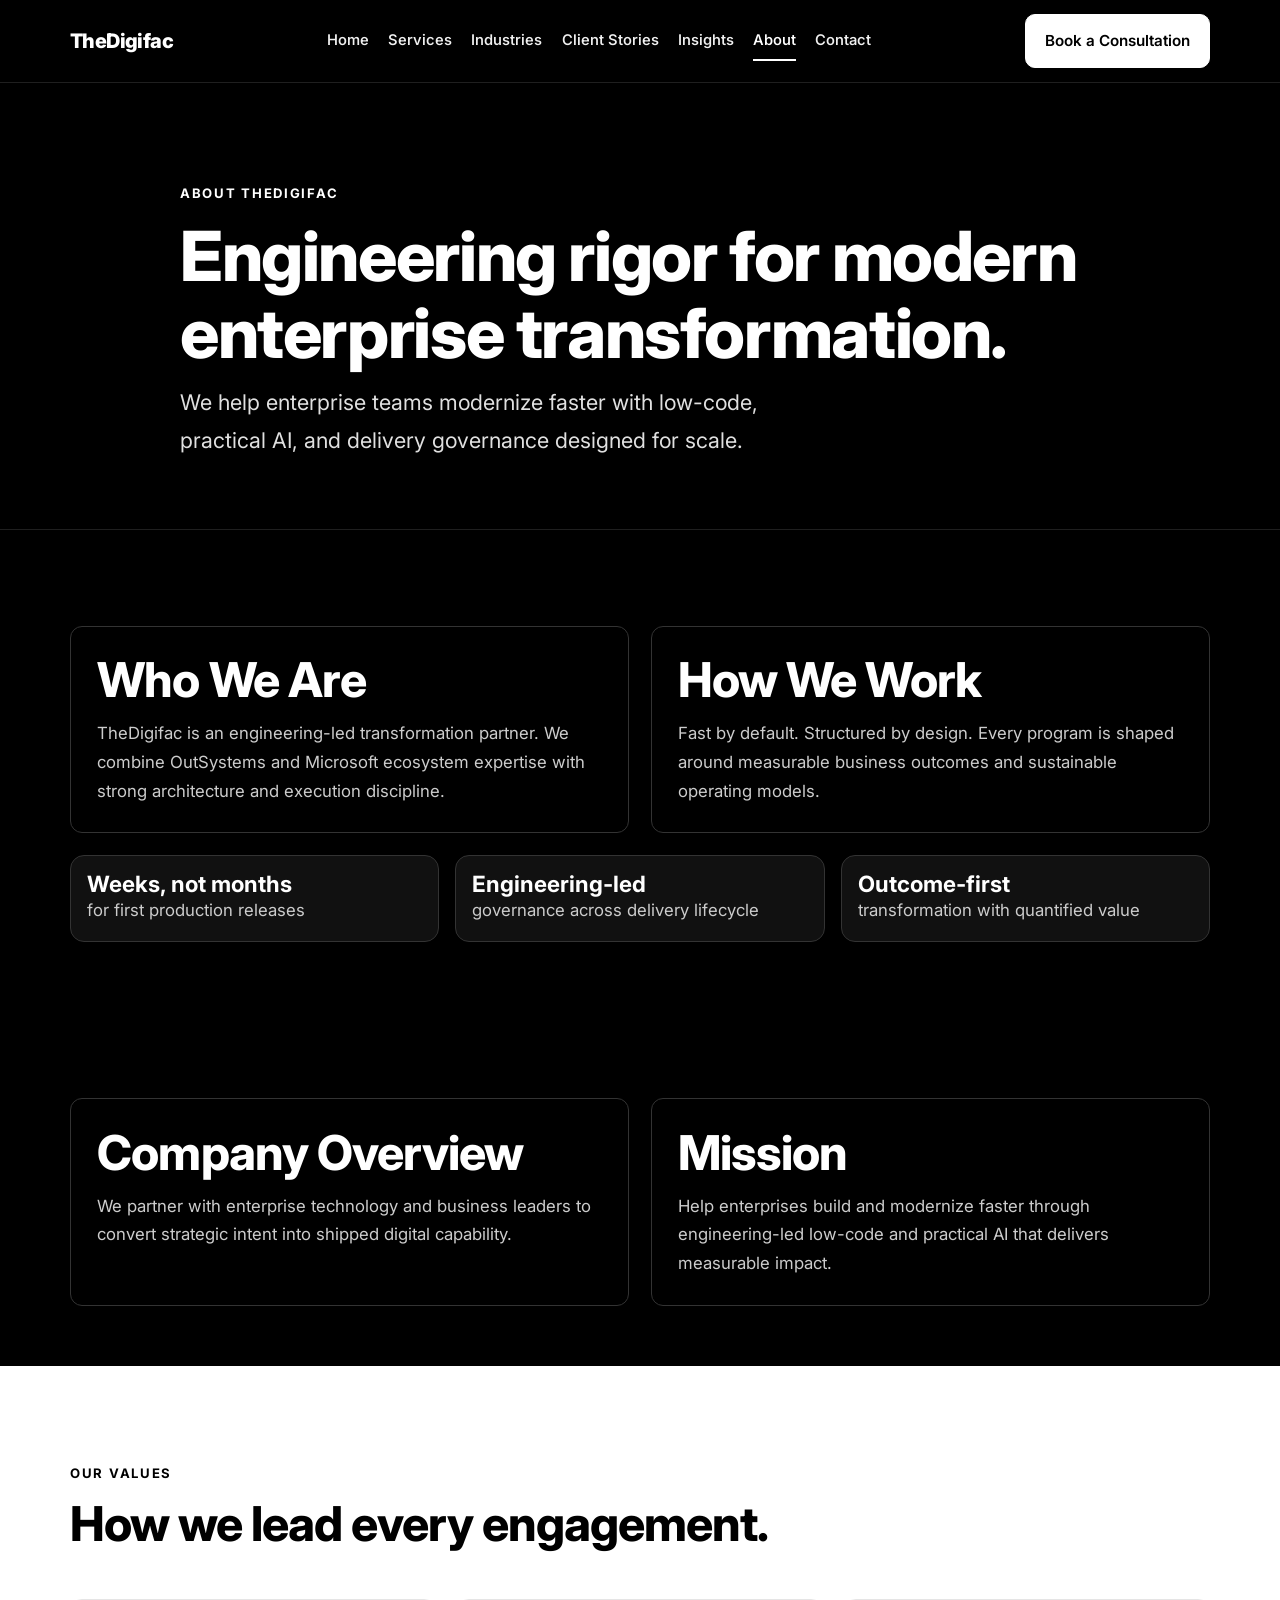
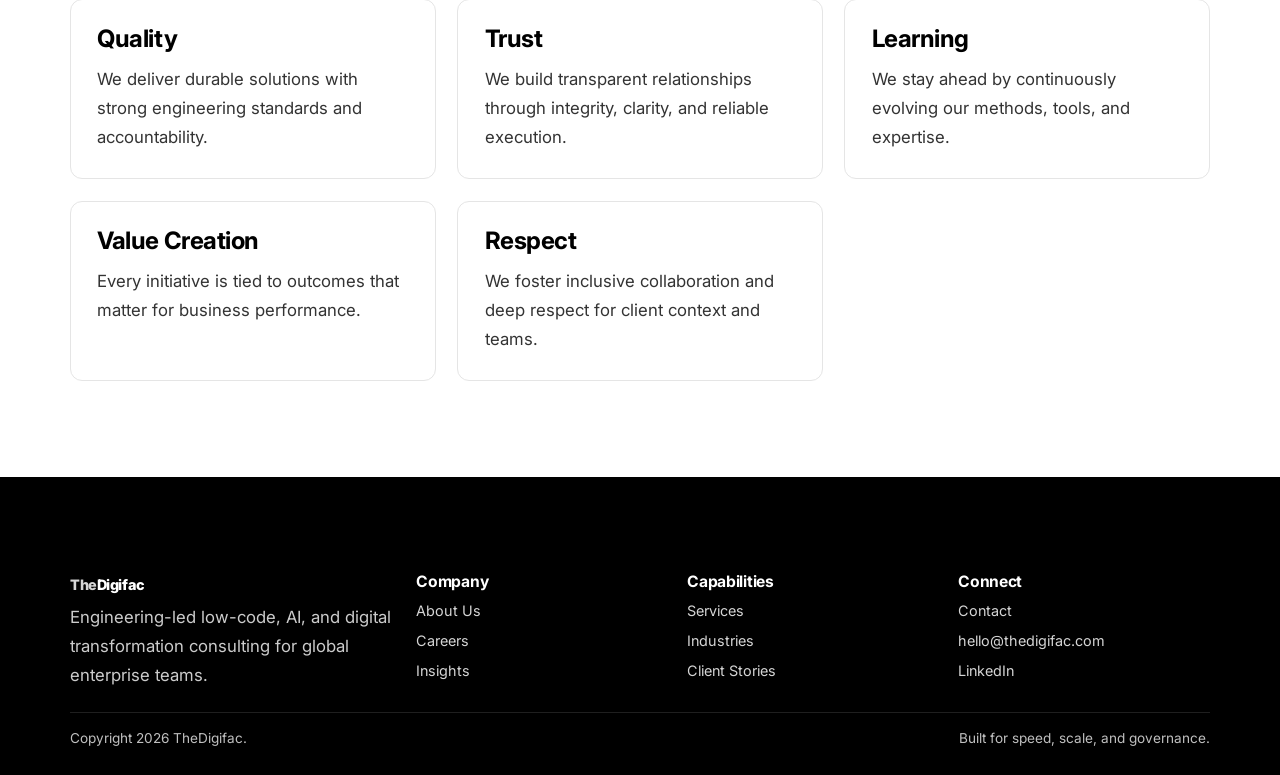
==== about.html @ 034773c7 "first commit" ====
<!doctype html>
<html lang="en">
  <head>
    <meta charset="UTF-8" />
    <meta name="viewport" content="width=device-width, initial-scale=1.0" />
    <title>About Us | TheDigifac</title>
    <meta
      name="description"
      content="Learn about TheDigifac, our mission, values, and engineering-led philosophy for low-code and AI transformation."
    />
    <link rel="preconnect" href="https://fonts.googleapis.com" />
    <link rel="preconnect" href="https://fonts.gstatic.com" crossorigin />
    <link
      href="https://fonts.googleapis.com/css2?family=Inter:wght@400;500;600;700;800&display=swap"
      rel="stylesheet"
    />
    <link rel="stylesheet" href="styles.css" />
  </head>
  <body>
    <header class="site-header">
      <div class="container nav-wrap">
        <a class="brand" href="index.html">The<span>Digifac</span></a>
        <nav class="nav-links" aria-label="Primary">
          <a href="index.html">Home</a>
          <a href="services.html">Services</a>
          <a href="industries.html">Industries</a>
          <a href="client-stories.html">Client Stories</a>
          <a href="insights.html">Insights</a>
          <a class="active" href="about.html">About</a>
          <a href="contact.html">Contact</a>
        </nav>
        <div class="nav-actions">
          <a class="btn primary" href="contact.html#book"
            >Book a Consultation</a
          >
          <button
            class="menu-toggle"
            data-menu-toggle
            aria-label="Open menu"
            aria-expanded="false"
          >
            <span>Menu</span>
          </button>
        </div>
      </div>
      <div class="container mobile-menu" data-mobile-menu>
        <a href="index.html">Home</a>
        <a href="services.html">Services</a>
        <a href="industries.html">Industries</a>
        <a href="client-stories.html">Client Stories</a>
        <a href="insights.html">Insights</a>
        <a class="active" href="about.html">About</a>
        <a href="contact.html">Contact</a>
        <a class="btn primary" href="contact.html#book">Book a Consultation</a>
      </div>
    </header>

    <main>
      <section class="page-hero">
        <div class="container reveal">
          <p class="kicker">About TheDigifac</p>
          <h1>Engineering rigor for modern enterprise transformation.</h1>
          <p class="lede">
            We help enterprise teams modernize faster with low-code, practical
            AI, and delivery governance designed for scale.
          </p>
        </div>
      </section>

      <section class="section">
        <div class="container">
          <div class="about-intro">
            <article class="card reveal">
              <h2>Who We Are</h2>
              <p>
                TheDigifac is an engineering-led transformation partner. We
                combine OutSystems and Microsoft ecosystem expertise with strong
                architecture and execution discipline.
              </p>
            </article>
            <article class="card reveal">
              <h2>How We Work</h2>
              <p>
                Fast by default. Structured by design. Every program is shaped
                around measurable business outcomes and sustainable operating
                models.
              </p>
            </article>
          </div>
          <div class="about-stat-grid reveal">
            <div class="about-stat">
              <strong>Weeks, not months</strong>
              <p>for first production releases</p>
            </div>
            <div class="about-stat">
              <strong>Engineering-led</strong>
              <p>governance across delivery lifecycle</p>
            </div>
            <div class="about-stat">
              <strong>Outcome-first</strong>
              <p>transformation with quantified value</p>
            </div>
          </div>
        </div>
      </section>

      <section class="section compact">
        <div class="container grid-2">
          <article class="card reveal">
            <h2>Company Overview</h2>
            <p>
              We partner with enterprise technology and business leaders to
              convert strategic intent into shipped digital capability.
            </p>
          </article>
          <article class="card reveal">
            <h2>Mission</h2>
            <p>
              Help enterprises build and modernize faster through
              engineering-led low-code and practical AI that delivers measurable
              impact.
            </p>
          </article>
        </div>
      </section>

      <section class="section dark-section">
        <div class="container">
          <div class="section-head reveal">
            <p class="kicker">Our Values</p>
            <h2>How we lead every engagement.</h2>
          </div>
          <div class="grid-3">
            <article class="card reveal">
              <h3>Quality</h3>
              <p>
                We deliver durable solutions with strong engineering standards
                and accountability.
              </p>
            </article>
            <article class="card reveal">
              <h3>Trust</h3>
              <p>
                We build transparent relationships through integrity, clarity,
                and reliable execution.
              </p>
            </article>
            <article class="card reveal">
              <h3>Learning</h3>
              <p>
                We stay ahead by continuously evolving our methods, tools, and
                expertise.
              </p>
            </article>
            <article class="card reveal">
              <h3>Value Creation</h3>
              <p>
                Every initiative is tied to outcomes that matter for business
                performance.
              </p>
            </article>
            <article class="card reveal">
              <h3>Respect</h3>
              <p>
                We foster inclusive collaboration and deep respect for client
                context and teams.
              </p>
            </article>
          </div>
        </div>
      </section>
    </main>

    <footer class="site-footer">
      <div class="container">
        <div class="footer-grid">
          <div>
            <a class="brand" href="index.html">The<span>Digifac</span></a>
            <p>
              Engineering-led low-code, AI, and digital transformation
              consulting for global enterprise teams.
            </p>
          </div>
          <div>
            <h4>Company</h4>
            <a href="about.html">About Us</a><a href="careers.html">Careers</a
            ><a href="insights.html">Insights</a>
          </div>
          <div>
            <h4>Capabilities</h4>
            <a href="services.html">Services</a
            ><a href="industries.html">Industries</a
            ><a href="client-stories.html">Client Stories</a>
          </div>
          <div>
            <h4>Connect</h4>
            <a href="contact.html">Contact</a
            ><a href="mailto:hello@thedigifac.com">hello@thedigifac.com</a
            ><a href="https://www.linkedin.com" target="_blank" rel="noopener"
              >LinkedIn</a
            >
          </div>
        </div>
        <div class="footer-bottom">
          <span>Copyright <span data-year></span> TheDigifac.</span
          ><span>Built for speed, scale, and governance.</span>
        </div>
      </div>
    </footer>

    <script src="script.js"></script>
  </body>
</html>
---- styles.css ----
:root {
  --bg: #000000;
  --surface: #000000;
  --surface-alt: #111111;
  --ink: #ffffff;
  --muted: #cccccc;
  --line: #333333;
  --accent: #ffffff;
  --accent-2: #ffffff;
  --accent-soft: #1b1b1b;
  --dark: #ffffff;
  --dark-soft: #f5f5f5;
  --success: #111111;
  --radius-lg: 14px;
  --radius-md: 12px;
  --radius-sm: 8px;
  --shadow-sm: 0 10px 30px rgba(0, 0, 0, 0.04);
  --shadow-md: 0 22px 50px rgba(0, 0, 0, 0.06);
  --max: 1140px;
  --transition: 220ms ease;
}

* {
  box-sizing: border-box;
}

html {
  scroll-behavior: smooth;
}

body {
  margin: 0;
  font-family: "Inter", "Segoe UI", sans-serif;
  color: var(--ink);
  background: #000000;
  line-height: 1.72;
}

a {
  color: inherit;
  text-decoration: none;
}

img,
svg {
  max-width: 100%;
  display: block;
}

.container {
  width: min(var(--max), calc(100% - 2rem));
  margin: 0 auto;
}

.section {
  padding: 6rem 0;
}

.section.compact {
  padding: 3.75rem 0;
}

.section-head {
  max-width: 700px;
  margin-bottom: 3rem;
}

.kicker {
  font-size: 0.82rem;
  letter-spacing: 0.13em;
  text-transform: uppercase;
  color: #ffffff;
  font-weight: 700;
  margin-bottom: 0.8rem;
}

h1,
h2,
h3,
h4 {
  margin: 0 0 0.75rem;
  line-height: 1.12;
  letter-spacing: -0.02em;
}

h1 {
  font-size: clamp(2.45rem, 5.4vw, 4.5rem);
  font-weight: 790;
}

h2 {
  font-size: clamp(2rem, 3.8vw, 3rem);
  font-weight: 760;
}

h3 {
  font-size: clamp(1.2rem, 2.3vw, 1.5rem);
  font-weight: 720;
}

p {
  margin: 0;
  color: var(--muted);
  font-size: 1.05rem;
}

.btn {
  display: inline-flex;
  align-items: center;
  justify-content: center;
  gap: 0.45rem;
  border: 1px solid transparent;
  border-radius: 10px;
  padding: 0.78rem 1.18rem;
  font-weight: 600;
  font-size: 0.95rem;
  transition: transform var(--transition), box-shadow var(--transition), background var(--transition), color var(--transition), border-color var(--transition);
  cursor: pointer;
  white-space: nowrap;
}

.btn.primary {
  background: #ffffff;
  color: #000000;
  border-color: #ffffff;
  box-shadow: none;
}

.btn.primary:hover {
  transform: translateY(-2px);
  background: #000000;
  color: #ffffff;
  border-color: #ffffff;
}

.btn.secondary {
  background: #000000;
  color: #ffffff;
  border-color: #ffffff;
}

.btn.secondary:hover {
  transform: translateY(-2px);
  background: #ffffff;
  border-color: #ffffff;
  color: #000000;
}

.btn.ghost {
  border-color: #000000;
  color: #000000;
}

.btn.ghost:hover {
  background: #000000;
  color: #ffffff;
}

.site-header {
  position: sticky;
  top: 0;
  z-index: 100;
  background: rgba(0, 0, 0, 0.92);
  border-bottom: 1px solid #1f1f1f;
  backdrop-filter: blur(10px);
}

.nav-wrap {
  min-height: 82px;
  display: flex;
  align-items: center;
  justify-content: space-between;
  gap: 1rem;
}

.brand {
  font-size: 1.25rem;
  font-weight: 830;
  color: var(--dark);
  letter-spacing: -0.03em;
}

.brand span {
  color: var(--accent);
}

.nav-links {
  display: flex;
  gap: 1.2rem;
  align-items: center;
}

.nav-links a {
  font-weight: 550;
  color: #f0f0f0;
  font-size: 0.92rem;
  transition: color var(--transition);
  position: relative;
}

.nav-links a:hover,
.nav-links a.active {
  color: var(--accent);
}

.nav-links a.active::after,
.nav-links a:hover::after {
  content: "";
  position: absolute;
  bottom: -0.45rem;
  left: 0;
  width: 100%;
  height: 2px;
  background: var(--accent);
}

.nav-actions {
  display: flex;
  gap: 0.75rem;
  align-items: center;
}

.menu-toggle {
  display: none;
  width: 42px;
  height: 42px;
  border-radius: 10px;
  border: 1px solid var(--line);
  background: #000;
  color: #fff;
}

.mobile-menu {
  display: none;
  flex-direction: column;
  gap: 0.85rem;
  padding: 0 0 1rem;
}

.mobile-menu a {
  padding: 0.3rem 0;
  color: #f0f0f0;
  font-weight: 560;
}

.hero {
  position: relative;
  overflow: hidden;
}

.hero::before,
.hero::after {
  content: "";
  position: absolute;
  border-radius: 999px;
  filter: blur(12px);
  z-index: -1;
}

.hero::before {
  width: 360px;
  height: 360px;
  right: -140px;
  top: -80px;
  background: rgba(255, 255, 255, 0.05);
}

.hero::after {
  width: 320px;
  height: 320px;
  left: -140px;
  bottom: -100px;
  background: rgba(255, 255, 255, 0.04);
}

.hero-grid {
  display: grid;
  grid-template-columns: 1.1fr 0.9fr;
  gap: 3rem;
  align-items: center;
  padding: 5.8rem 0 4.6rem;
}

.hero-copy p {
  max-width: 52ch;
  margin: 1.2rem 0 2.4rem;
}

.hero-cta {
  display: flex;
  gap: 0.8rem;
  flex-wrap: wrap;
}

.hero-visual {
  border-radius: var(--radius-lg);
  min-height: 360px;
  background: #ffffff;
  box-shadow: var(--shadow-md);
  position: relative;
  overflow: hidden;
  display: grid;
  place-items: center;
}

.hero-orb {
  position: absolute;
  border-radius: 999px;
  border: 1px solid rgba(0, 0, 0, 0.2);
}

.hero-orb.one {
  width: 160px;
  height: 160px;
  top: 15%;
  left: 12%;
}

.hero-orb.two {
  width: 220px;
  height: 220px;
  bottom: 8%;
  right: 8%;
}

.hero-diagram {
  width: 84%;
  padding: 1.2rem;
  border-radius: 18px;
  background: rgba(0, 0, 0, 0.05);
  border: 1px solid rgba(0, 0, 0, 0.18);
  backdrop-filter: blur(5px);
}

.diagram-row {
  display: flex;
  gap: 0.6rem;
  margin-bottom: 0.7rem;
}

.diagram-node {
  flex: 1;
  padding: 0.7rem;
  border-radius: 12px;
  background: rgba(0, 0, 0, 0.08);
  color: #222222;
  font-size: 0.8rem;
  font-weight: 600;
  text-align: center;
}

.diagram-node.highlight {
  background: rgba(0, 0, 0, 0.2);
  color: #ffffff;
}

.trust-strip {
  background: var(--surface);
  border: 1px solid var(--line);
  border-radius: var(--radius-md);
  box-shadow: var(--shadow-sm);
  padding: 1.35rem;
}

.logo-row {
  display: flex;
  flex-wrap: wrap;
  gap: 0.8rem;
  margin-bottom: 1rem;
}

.logo-pill {
  border: 1px solid var(--line);
  background: #000;
  border-radius: 10px;
  padding: 0.48rem 0.9rem;
  font-size: 0.8rem;
  color: #e0e0e0;
  font-weight: 600;
}

.metric-grid {
  display: grid;
  gap: 0.8rem;
  grid-template-columns: repeat(4, minmax(0, 1fr));
}

.metric {
  background: var(--surface-alt);
  border: 1px solid var(--line);
  border-radius: 14px;
  padding: 0.85rem;
}

.metric strong {
  display: block;
  color: var(--dark);
  font-size: 1.25rem;
  margin-bottom: 0.1rem;
}

.grid-2,
.grid-3,
.grid-4 {
  display: grid;
  gap: 1.35rem;
}

.grid-2 {
  grid-template-columns: repeat(2, minmax(0, 1fr));
}

.grid-3 {
  grid-template-columns: repeat(3, minmax(0, 1fr));
}

.grid-4 {
  grid-template-columns: repeat(4, minmax(0, 1fr));
}

.card {
  background: var(--surface);
  border: 1px solid var(--line);
  border-radius: var(--radius-md);
  padding: 1.65rem;
  box-shadow: var(--shadow-sm);
  transition: transform var(--transition), box-shadow var(--transition), border-color var(--transition);
}

.card:hover {
  transform: translateY(-3px) scale(1.005);
  box-shadow: 0 18px 36px rgba(0, 0, 0, 0.22);
  border-color: #4a4a4a;
}

.card p {
  margin-top: 0.65rem;
}

.icon {
  width: 44px;
  height: 44px;
  border-radius: 12px;
  display: grid;
  place-items: center;
  margin-bottom: 0.8rem;
  background: #111111;
  color: #ffffff;
  border: 1px solid #333333;
  font-weight: 760;
}

.link-arrow {
  display: inline-flex;
  align-items: center;
  gap: 0.4rem;
  color: #ffffff;
  font-weight: 600;
  margin-top: 0.85rem;
  font-size: 0.92rem;
  text-decoration: underline;
  text-decoration-thickness: 1px;
  text-underline-offset: 3px;
}

.dark-section {
  background: #ffffff;
  color: #000000;
}

.dark-section p {
  color: #333333;
}

.dark-section .kicker {
  color: #000000;
}

.dark-section .card {
  background: #ffffff;
  border-color: #e5e5e5;
  box-shadow: none;
}

.dark-section .card:hover {
  border-color: #d0d0d0;
}

.dark-section .icon {
  background: #f5f5f5;
  color: #000000;
  border-color: #e5e5e5;
}

.story-stat {
  margin-top: 0.7rem;
  padding: 0.45rem 0.75rem;
  border-radius: 8px;
  border: 1px solid #4a4a4a;
  display: inline-flex;
  font-size: 0.86rem;
  color: #ffffff;
  font-weight: 600;
}

.steps {
  counter-reset: step;
}

.step {
  position: relative;
  padding-left: 3.2rem;
}

.step::before {
  counter-increment: step;
  content: counter(step);
  position: absolute;
  left: 0;
  top: 0;
  width: 2.2rem;
  height: 2.2rem;
  border-radius: 8px;
  display: grid;
  place-items: center;
  background: #1f1f1f;
  color: #ffffff;
  font-weight: 750;
}

.testimonial {
  position: relative;
}

.testimonial::before {
  content: "\201C";
  position: absolute;
  top: -0.2rem;
  right: 0.45rem;
  color: #3a3a3a;
  font-size: 3.1rem;
  line-height: 1;
  font-weight: 700;
}

.blog-tag {
  display: inline-flex;
  padding: 0.24rem 0.52rem;
  border-radius: 8px;
  background: #1a1a1a;
  color: #f0f0f0;
  font-size: 0.76rem;
  font-weight: 620;
  margin-bottom: 0.65rem;
}

.cta-band {
  border-radius: var(--radius-lg);
  padding: 3rem;
  display: grid;
  gap: 1.35rem;
  align-items: center;
  grid-template-columns: 1.2fr auto;
  background: #ffffff;
  color: #000;
  box-shadow: var(--shadow-md);
}

.cta-band p {
  color: #333333;
}

.site-footer {
  margin-top: 3rem;
  background: #000000;
  color: #bfbfbf;
  padding: 3rem 0 1.5rem;
}

.footer-grid {
  display: grid;
  grid-template-columns: 1.3fr repeat(3, 1fr);
  gap: 1.2rem;
}

.footer-grid h4 {
  color: #ffffff;
  font-size: 0.98rem;
  margin-bottom: 0.55rem;
}

.footer-grid a {
  display: block;
  color: #d5d5d5;
  margin-bottom: 0.32rem;
  font-size: 0.9rem;
}

.footer-bottom {
  margin-top: 1.4rem;
  padding-top: 0.9rem;
  border-top: 1px solid rgba(255, 255, 255, 0.12);
  font-size: 0.85rem;
  display: flex;
  justify-content: space-between;
  gap: 0.9rem;
  flex-wrap: wrap;
}

.page-hero {
  padding: 6.2rem 0 4.4rem;
  background: #000000;
  border-bottom: 1px solid #1f1f1f;
}

.page-hero .container {
  max-width: 920px;
}

.feature-list {
  margin: 1.1rem 0 0;
  padding: 0;
  list-style: none;
}

.feature-list li {
  margin-bottom: 0.5rem;
  color: #cccccc;
  padding-left: 1.25rem;
  position: relative;
}

.feature-list li::before {
  content: "";
  width: 0.5rem;
  height: 0.5rem;
  border-radius: 999px;
  background: var(--accent);
  position: absolute;
  left: 0;
  top: 0.53rem;
}

.story-layout {
  display: grid;
  gap: 1rem;
}

.story-block {
  display: grid;
  grid-template-columns: 0.9fr 1.1fr;
  gap: 1rem;
  background: #000;
  border: 1px solid var(--line);
  border-radius: var(--radius-md);
  padding: 1rem;
}

.stat-list {
  display: grid;
  grid-template-columns: repeat(3, minmax(0, 1fr));
  gap: 0.7rem;
}

.stat-list .metric {
  background: #000;
}

.insight-list {
  display: grid;
  gap: 1rem;
}

.insight-item {
  background: #000;
  border: 1px solid var(--line);
  border-radius: var(--radius-md);
  padding: 1.35rem;
}

.timeline {
  display: grid;
  gap: 1rem;
}

.timeline .card {
  display: grid;
  gap: 0.3rem;
}

.contact-grid {
  display: grid;
  grid-template-columns: 1fr 1fr;
  gap: 1rem;
}

.form-wrap {
  border: 1px solid var(--line);
  border-radius: var(--radius-md);
  background: #000;
  padding: 1.35rem;
  box-shadow: none;
}

label {
  font-size: 0.84rem;
  font-weight: 620;
  color: #f0f0f0;
  display: block;
  margin-bottom: 0.33rem;
}

input,
select,
textarea {
  width: 100%;
  border: 1px solid #3a3a3a;
  border-radius: 12px;
  padding: 0.7rem 0.75rem;
  font: inherit;
  color: var(--ink);
  background: #111;
  margin-bottom: 0.75rem;
}

textarea {
  min-height: 125px;
  resize: vertical;
}

input:focus,
select:focus,
textarea:focus {
  outline: none;
  border-color: #ffffff;
  box-shadow: 0 0 0 3px rgba(255, 255, 255, 0.16);
}

.form-note {
  font-size: 0.84rem;
  color: #bfbfbf;
  margin-top: 0.6rem;
}

.chatbot-box {
  background: #f5f5f5;
  color: #222222;
  border-radius: var(--radius-md);
  padding: 1.5rem;
}

.lede {
  font-size: clamp(1.12rem, 2vw, 1.35rem);
  color: #e0e0e0;
  max-width: 48ch;
}

.about-intro {
  display: grid;
  grid-template-columns: 1fr 1fr;
  gap: 1.35rem;
}

.about-stat-grid {
  display: grid;
  grid-template-columns: repeat(3, minmax(0, 1fr));
  gap: 1rem;
  margin-top: 1.35rem;
}

.about-stat {
  background: #111;
  border: 1px solid #333;
  border-radius: 14px;
  padding: 1rem;
}

.about-stat strong {
  display: block;
  font-size: 1.4rem;
  line-height: 1.1;
  color: #ffffff;
}

.chatbot-pill {
  display: inline-block;
  border: 1px solid rgba(255, 255, 255, 0.35);
  border-radius: 8px;
  padding: 0.28rem 0.65rem;
  font-size: 0.78rem;
  margin-bottom: 0.6rem;
}

.reveal {
  opacity: 0;
  transform: translateY(16px);
  transition: opacity 0.55s ease, transform 0.55s ease;
}

.reveal.visible {
  opacity: 1;
  transform: translateY(0);
}

@media (max-width: 1080px) {
  .nav-links,
  .nav-actions .btn {
    display: none;
  }

  .menu-toggle {
    display: inline-grid;
    place-items: center;
  }

  .mobile-menu.open {
    display: flex;
  }

  .hero-grid,
  .grid-4 {
    grid-template-columns: 1fr 1fr;
  }

  .grid-3 {
    grid-template-columns: 1fr 1fr;
  }

  .footer-grid {
    grid-template-columns: repeat(2, minmax(0, 1fr));
  }

  .story-block,
  .contact-grid {
    grid-template-columns: 1fr;
  }
}

@media (max-width: 760px) {
  .section {
    padding: 3.4rem 0;
  }

  .hero-grid,
  .grid-2,
  .grid-3,
  .grid-4,
  .metric-grid,
  .stat-list,
  .cta-band {
    grid-template-columns: 1fr;
  }

  .hero-visual {
    min-height: 290px;
  }

  .about-intro,
  .about-stat-grid {
    grid-template-columns: 1fr;
  }

  .cta-band {
    padding: 1.4rem;
  }

  .footer-grid {
    grid-template-columns: 1fr;
  }
}
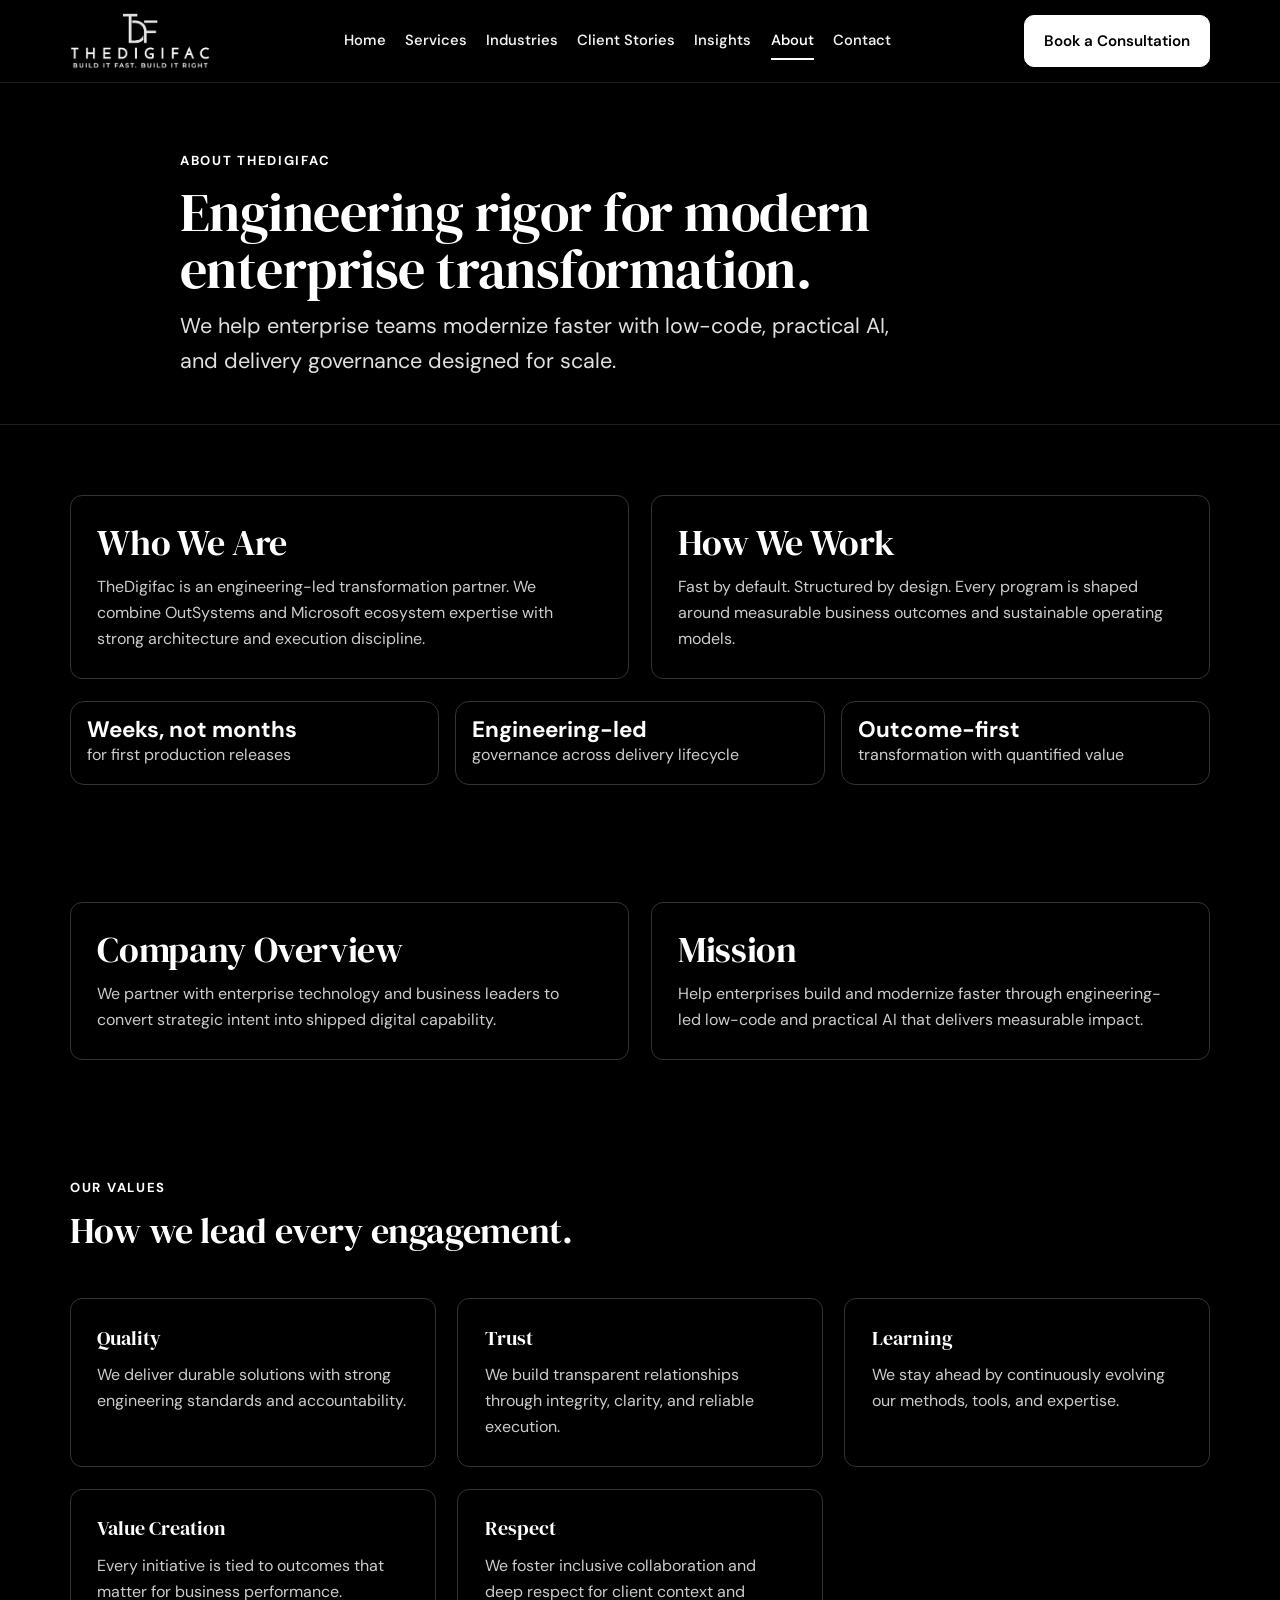
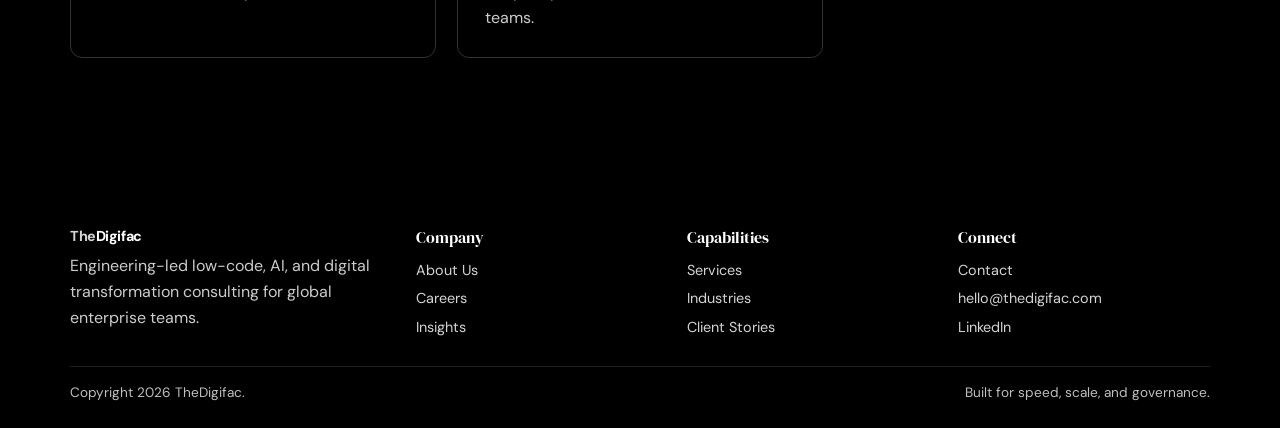
==== commit 5cea43e4: "updated the website" ====
--- a/about.html
+++ b/about.html
@@ -11,7 +11,7 @@
     <link rel="preconnect" href="https://fonts.googleapis.com" />
     <link rel="preconnect" href="https://fonts.gstatic.com" crossorigin />
     <link
-      href="https://fonts.googleapis.com/css2?family=Inter:wght@400;500;600;700;800&display=swap"
+      href="https://fonts.googleapis.com/css2?family=DM+Serif+Display:ital@0;1&family=DM+Sans:ital,opsz,wght@0,9..40,300;0,9..40,400;0,9..40,500;0,9..40,600;1,9..40,300&display=swap"
       rel="stylesheet"
     />
     <link rel="stylesheet" href="styles.css" />
@@ -19,7 +19,9 @@
   <body>
     <header class="site-header">
       <div class="container nav-wrap">
-        <a class="brand" href="index.html">The<span>Digifac</span></a>
+        <a class="brand" href="index.html" aria-label="TheDigifac home">
+          <img class="brand-logo" src="tdf_logo_1.png" alt="TheDigifac" />
+        </a>
         <nav class="nav-links" aria-label="Primary">
           <a href="index.html">Home</a>
           <a href="services.html">Services</a>
--- a/styles.css
+++ b/styles.css
@@ -1,21 +1,16 @@
 :root {
-  --bg: #000000;
+  --font-display: "DM Serif Display", Georgia, serif;
+  --font-body: "DM Sans", system-ui, sans-serif;
   --surface: #000000;
-  --surface-alt: #111111;
+  --surface-alt: #000000;
   --ink: #ffffff;
   --muted: #cccccc;
   --line: #333333;
   --accent: #ffffff;
-  --accent-2: #ffffff;
-  --accent-soft: #1b1b1b;
   --dark: #ffffff;
-  --dark-soft: #f5f5f5;
-  --success: #111111;
   --radius-lg: 14px;
   --radius-md: 12px;
-  --radius-sm: 8px;
   --shadow-sm: 0 10px 30px rgba(0, 0, 0, 0.04);
-  --shadow-md: 0 22px 50px rgba(0, 0, 0, 0.06);
   --max: 1140px;
   --transition: 220ms ease;
 }
@@ -26,14 +21,36 @@
 
 html {
   scroll-behavior: smooth;
+  scrollbar-width: thin;
+  scrollbar-color: #4a4a4a #0a0a0a;
+}
+
+/* Minimal scrollbar treatment across pages */
+::-webkit-scrollbar {
+  width: 1px;
+  height: 1px;
+}
+
+::-webkit-scrollbar-track {
+  background: #0a0a0a;
+}
+
+::-webkit-scrollbar-thumb {
+  background: #4a4a4a;
+  border-radius: 999px;
+  border: 2px solid #0a0a0a;
+}
+
+::-webkit-scrollbar-thumb:hover {
+  background: #666666;
 }
 
 body {
   margin: 0;
-  font-family: "Inter", "Segoe UI", sans-serif;
+  font-family: var(--font-body);
   color: var(--ink);
   background: #000000;
-  line-height: 1.72;
+  line-height: 1.62;
 }
 
 a {
@@ -53,11 +70,11 @@
 }
 
 .section {
-  padding: 6rem 0;
+  padding: 4.4rem 0;
 }
 
 .section.compact {
-  padding: 3.75rem 0;
+  padding: 2.9rem 0;
 }
 
 .section-head {
@@ -78,30 +95,36 @@
 h2,
 h3,
 h4 {
+  font-family: var(--font-display);
   margin: 0 0 0.75rem;
-  line-height: 1.12;
-  letter-spacing: -0.02em;
+  font-weight: 400;
 }
 
 h1 {
+  font-size: clamp(2.05rem, 4.2vw, 3.4rem);
+  line-height: 1.05;
+  letter-spacing: -0.01em;
+}
+
+h2 {
+  font-size: clamp(1.55rem, 2.8vw, 2.3rem);
+  line-height: 1.1;
+  letter-spacing: -0.01em;
+}
+
+h3 {
+  font-size: clamp(1.05rem, 1.8vw, 1.28rem);
+  line-height: 1.2;
+}
+
+.hero-copy h1 {
   font-size: clamp(2.45rem, 5.4vw, 4.5rem);
-  font-weight: 790;
-}
-
-h2 {
-  font-size: clamp(2rem, 3.8vw, 3rem);
-  font-weight: 760;
-}
-
-h3 {
-  font-size: clamp(1.2rem, 2.3vw, 1.5rem);
-  font-weight: 720;
 }
 
 p {
   margin: 0;
   color: var(--muted);
-  font-size: 1.05rem;
+  font-size: 1rem;
 }
 
 .btn {
@@ -160,7 +183,7 @@
   position: sticky;
   top: 0;
   z-index: 100;
-  background: rgba(0, 0, 0, 0.92);
+  background: #000000;
   border-bottom: 1px solid #1f1f1f;
   backdrop-filter: blur(10px);
 }
@@ -174,14 +197,22 @@
 }
 
 .brand {
+  font-family: var(--font-body);
   font-size: 1.25rem;
-  font-weight: 830;
+  font-weight: 700;
   color: var(--dark);
   letter-spacing: -0.03em;
 }
 
 .brand span {
   color: var(--accent);
+}
+
+.brand-logo {
+  display: block;
+  height: 70px;
+  width: auto;
+  max-width: 200px;
 }
 
 .nav-links {
@@ -278,7 +309,7 @@
   grid-template-columns: 1.1fr 0.9fr;
   gap: 3rem;
   align-items: center;
-  padding: 5.8rem 0 4.6rem;
+  padding: 3.9rem 0 3.1rem;
 }
 
 .hero-copy p {
@@ -294,9 +325,10 @@
 
 .hero-visual {
   border-radius: var(--radius-lg);
-  min-height: 360px;
-  background: #ffffff;
-  box-shadow: var(--shadow-md);
+  min-height: 320px;
+  background: #050505;
+  border: 1px solid #2c2c2c;
+  box-shadow: none;
   position: relative;
   overflow: hidden;
   display: grid;
@@ -306,7 +338,7 @@
 .hero-orb {
   position: absolute;
   border-radius: 999px;
-  border: 1px solid rgba(0, 0, 0, 0.2);
+  border: 1px solid rgba(255, 255, 255, 0.14);
 }
 
 .hero-orb.one {
@@ -327,8 +359,8 @@
   width: 84%;
   padding: 1.2rem;
   border-radius: 18px;
-  background: rgba(0, 0, 0, 0.05);
-  border: 1px solid rgba(0, 0, 0, 0.18);
+  background: #000000;
+  border: 1px solid #2f2f2f;
   backdrop-filter: blur(5px);
 }
 
@@ -342,16 +374,18 @@
   flex: 1;
   padding: 0.7rem;
   border-radius: 12px;
-  background: rgba(0, 0, 0, 0.08);
-  color: #222222;
+  background: #101010;
+  border: 1px solid #2f2f2f;
+  color: #e4e4e4;
   font-size: 0.8rem;
   font-weight: 600;
   text-align: center;
 }
 
 .diagram-node.highlight {
-  background: rgba(0, 0, 0, 0.2);
-  color: #ffffff;
+  background: #ffffff;
+  color: #000000;
+  border-color: #ffffff;
 }
 
 .trust-strip {
@@ -444,7 +478,7 @@
   display: grid;
   place-items: center;
   margin-bottom: 0.8rem;
-  background: #111111;
+  background: #000000;
   color: #ffffff;
   border: 1px solid #333333;
   font-weight: 760;
@@ -464,32 +498,32 @@
 }
 
 .dark-section {
-  background: #ffffff;
-  color: #000000;
+  background: #000000;
+  color: #ffffff;
 }
 
 .dark-section p {
-  color: #333333;
+  color: #cccccc;
 }
 
 .dark-section .kicker {
-  color: #000000;
+  color: #ffffff;
 }
 
 .dark-section .card {
-  background: #ffffff;
-  border-color: #e5e5e5;
-  box-shadow: none;
+  background: #000000;
+  border-color: #333333;
+  box-shadow: var(--shadow-sm);
 }
 
 .dark-section .card:hover {
-  border-color: #d0d0d0;
+  border-color: #4a4a4a;
 }
 
 .dark-section .icon {
-  background: #f5f5f5;
-  color: #000000;
-  border-color: #e5e5e5;
+  background: #000000;
+  color: #ffffff;
+  border-color: #333333;
 }
 
 .story-stat {
@@ -523,7 +557,7 @@
   border-radius: 8px;
   display: grid;
   place-items: center;
-  background: #1f1f1f;
+  background: #000000;
   color: #ffffff;
   font-weight: 750;
 }
@@ -537,7 +571,7 @@
   position: absolute;
   top: -0.2rem;
   right: 0.45rem;
-  color: #3a3a3a;
+  color: #7a7a7a;
   font-size: 3.1rem;
   line-height: 1;
   font-weight: 700;
@@ -547,7 +581,7 @@
   display: inline-flex;
   padding: 0.24rem 0.52rem;
   border-radius: 8px;
-  background: #1a1a1a;
+  background: #000000;
   color: #f0f0f0;
   font-size: 0.76rem;
   font-weight: 620;
@@ -561,13 +595,24 @@
   gap: 1.35rem;
   align-items: center;
   grid-template-columns: 1.2fr auto;
+  background: #000000;
+  color: #ffffff;
+  border: 1px solid #333333;
+  box-shadow: none;
+}
+
+.cta-band p {
+  color: #cccccc;
+}
+
+.cta-band .btn.ghost {
+  border-color: #ffffff;
+  color: #ffffff;
+}
+
+.cta-band .btn.ghost:hover {
   background: #ffffff;
-  color: #000;
-  box-shadow: var(--shadow-md);
-}
-
-.cta-band p {
-  color: #333333;
+  color: #000000;
 }
 
 .site-footer {
@@ -608,7 +653,7 @@
 }
 
 .page-hero {
-  padding: 6.2rem 0 4.4rem;
+  padding: 4.2rem 0 2.8rem;
   background: #000000;
   border-bottom: 1px solid #1f1f1f;
 }
@@ -668,14 +713,50 @@
 
 .insight-list {
   display: grid;
-  gap: 1rem;
+  grid-template-columns: repeat(2, minmax(0, 1fr));
+  gap: 0.85rem;
+  align-items: stretch;
 }
 
 .insight-item {
   background: #000;
   border: 1px solid var(--line);
   border-radius: var(--radius-md);
-  padding: 1.35rem;
+  padding: 1.1rem 1.15rem;
+  display: grid;
+  gap: 0.52rem;
+  align-content: start;
+}
+
+.insight-item:nth-child(1) {
+  grid-column: 1 / -1;
+  min-height: auto;
+  padding: 1.2rem 1.25rem;
+}
+
+.insight-item:nth-child(6) {
+  grid-column: 1 / -1;
+  min-height: auto;
+  padding: 1.2rem 1.25rem;
+}
+
+.insight-item h2 {
+  font-size: clamp(1.24rem, 1.85vw, 1.62rem);
+  line-height: 1.16;
+  letter-spacing: -0.005em;
+  margin-bottom: 0.2rem;
+}
+
+.insight-item p {
+  font-size: 0.95rem;
+  line-height: 1.55;
+}
+
+.insight-item .blog-tag {
+  font-size: 0.72rem;
+  letter-spacing: 0.05em;
+  text-transform: uppercase;
+  margin-bottom: 0.15rem;
 }
 
 .timeline {
@@ -719,7 +800,7 @@
   padding: 0.7rem 0.75rem;
   font: inherit;
   color: var(--ink);
-  background: #111;
+  background: #000;
   margin-bottom: 0.75rem;
 }
 
@@ -743,10 +824,15 @@
 }
 
 .chatbot-box {
-  background: #f5f5f5;
-  color: #222222;
+  background: #000000;
+  color: #ffffff;
+  border: 1px solid #333333;
   border-radius: var(--radius-md);
   padding: 1.5rem;
+}
+
+.chatbot-box p {
+  color: #cccccc;
 }
 
 .lede {
@@ -769,7 +855,7 @@
 }
 
 .about-stat {
-  background: #111;
+  background: #000;
   border: 1px solid #333;
   border-radius: 14px;
   padding: 1rem;
@@ -784,10 +870,11 @@
 
 .chatbot-pill {
   display: inline-block;
-  border: 1px solid rgba(255, 255, 255, 0.35);
+  border: 1px solid #4a4a4a;
   border-radius: 8px;
   padding: 0.28rem 0.65rem;
   font-size: 0.78rem;
+  color: #e0e0e0;
   margin-bottom: 0.6rem;
 }
 
@@ -834,11 +921,16 @@
   .contact-grid {
     grid-template-columns: 1fr;
   }
+
+  .insight-item {
+    grid-column: auto;
+    min-height: auto;
+  }
 }
 
 @media (max-width: 760px) {
   .section {
-    padding: 3.4rem 0;
+    padding: 2.7rem 0;
   }
 
   .hero-grid,
@@ -860,6 +952,10 @@
     grid-template-columns: 1fr;
   }
 
+  .insight-list {
+    grid-template-columns: 1fr;
+  }
+
   .cta-band {
     padding: 1.4rem;
   }
